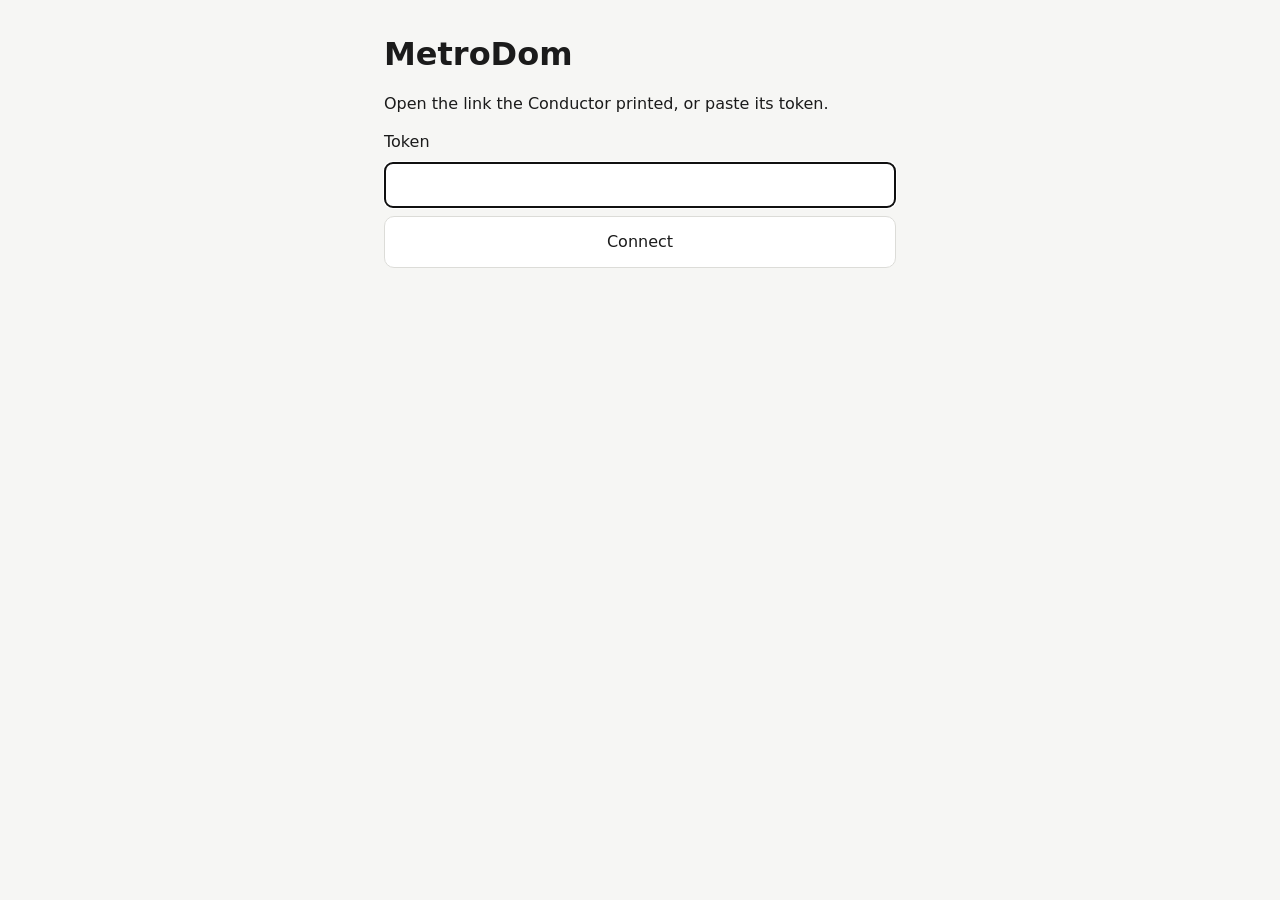
==== src/MetroDom.Conductor/Api/web/index.html @ 139c5756 "feat: phone web remote served by the Conductor (play --api)" ====
<!doctype html>
<html lang="en">
<head>
  <meta charset="utf-8">
  <meta name="viewport" content="width=device-width, initial-scale=1, viewport-fit=cover">
  <meta name="color-scheme" content="light dark">
  <meta name="referrer" content="no-referrer">
  <title>MetroDom</title>
  <link rel="stylesheet" href="app.css">
  <script src="app.js" defer></script>
</head>
<body>
  <main id="pair" hidden>
    <h1>MetroDom</h1>
    <p>Open the link the Conductor printed, or paste its token.</p>
    <form id="pair-form">
      <label for="token">Token</label>
      <input id="token" name="token" autocomplete="off" autocapitalize="off" spellcheck="false" required>
      <button type="submit">Connect</button>
    </form>
    <p id="pair-error" class="error" role="alert"></p>
  </main>

  <main id="band" hidden>
    <header>
      <span id="link" class="dot" title="Connection" aria-label="Connection"></span>
      <div class="title">
        <div id="song">–</div>
        <div id="status" class="muted">Connecting…</div>
      </div>
      <button id="forget" class="ghost" type="button" title="Forget this token on this device">Forget</button>
    </header>

    <section class="now" aria-live="polite">
      <div class="bar"><div id="progress"></div></div>
      <div class="row muted"><span id="time">0:00 / 0:00</span><span id="section"></span></div>
      <div class="tempo"><span id="bpm">–</span><span class="muted"> BPM</span> <span id="tempo-detail" class="muted"></span></div>
      <div id="following" class="muted"></div>
    </section>

    <section class="controls">
      <button id="startstop" type="button" class="primary">Start</button>
      <button id="next" type="button">Next</button>
      <button id="slower" type="button" aria-label="Slower">− Tempo</button>
      <button id="faster" type="button" aria-label="Faster">Tempo +</button>
      <button id="tap" type="button">Tap</button>
      <button id="vamp" type="button">Vamp</button>
      <button id="outro" type="button">Outro</button>
    </section>

    <button id="panic" type="button" class="panic">PANIC</button>

    <section>
      <h2>Setlist</h2>
      <ol id="setlist"></ol>
    </section>
    <section>
      <h2>Instruments</h2>
      <ul id="instruments"></ul>
    </section>
    <section>
      <h2>Messages</h2>
      <ul id="messages" class="muted"></ul>
    </section>
  </main>
</body>
</html>
---- src/MetroDom.Conductor/Api/web/app.css ----
:root {
  --bg: #f6f6f4;
  --fg: #1b1b1b;
  --muted: #6b6b6b;
  --card: #ffffff;
  --line: #dcdcd8;
  --accent: #1f6feb;
  --ok: #1a7f37;
  --warn: #bf8700;
  --panic: #d1242f;
  --panic-fg: #ffffff;
}

@media (prefers-color-scheme: dark) {
  :root {
    --bg: #111214;
    --fg: #ececec;
    --muted: #9a9a9a;
    --card: #1b1c1f;
    --line: #2e3035;
    --accent: #4c8dff;
    --ok: #3fb950;
    --warn: #d29922;
    --panic: #e5534b;
  }
}

* { box-sizing: border-box; }

html { -webkit-text-size-adjust: 100%; }

body {
  margin: 0;
  background: var(--bg);
  color: var(--fg);
  font: 16px/1.4 system-ui, -apple-system, "Segoe UI", Roboto, sans-serif;
}

main {
  max-width: 34rem;
  margin: 0 auto;
  padding: max(16px, env(safe-area-inset-top)) 16px max(24px, env(safe-area-inset-bottom));
}

h1 { margin: 1rem 0 .5rem; }
h2 { font-size: .8rem; letter-spacing: .06em; text-transform: uppercase; color: var(--muted); margin: 1.5rem 0 .5rem; }

.muted { color: var(--muted); }
.error { color: var(--panic); min-height: 1.4em; }

header { display: flex; align-items: center; gap: .75rem; }
.title { flex: 1; min-width: 0; }
#song { font-weight: 600; font-size: 1.15rem; overflow: hidden; text-overflow: ellipsis; white-space: nowrap; }

.dot { width: .8rem; height: .8rem; border-radius: 50%; background: var(--warn); flex: none; }
.dot.ok { background: var(--ok); }
.dot.down { background: var(--panic); }

.now { background: var(--card); border: 1px solid var(--line); border-radius: 12px; padding: 1rem; margin-top: 1rem; }
.bar { height: 6px; background: var(--line); border-radius: 3px; overflow: hidden; }
#progress { height: 100%; width: 0; background: var(--accent); transition: width .25s linear; }
.row { display: flex; justify-content: space-between; gap: 1rem; margin-top: .4rem; font-size: .9rem; }
.tempo { margin-top: .6rem; font-size: 1.1rem; }
#bpm { font-size: 2rem; font-weight: 700; font-variant-numeric: tabular-nums; }

.controls { display: grid; grid-template-columns: 1fr 1fr; gap: .6rem; margin-top: 1rem; }
.controls .primary { grid-column: 1 / -1; }

button {
  font: inherit;
  min-height: 3.25rem;
  padding: .6rem 1rem;
  border-radius: 10px;
  border: 1px solid var(--line);
  background: var(--card);
  color: var(--fg);
  touch-action: manipulation;
  cursor: pointer;
}
button:active { transform: scale(.98); }
button:disabled { opacity: .45; cursor: default; transform: none; }
button.primary { background: var(--accent); border-color: var(--accent); color: #fff; font-weight: 600; }
button.ghost { min-height: 2.25rem; padding: .3rem .7rem; font-size: .85rem; }

.panic {
  display: block;
  width: 100%;
  min-height: 5rem;
  margin-top: 1rem;
  background: var(--panic);
  border-color: var(--panic);
  color: var(--panic-fg);
  font-size: 1.6rem;
  font-weight: 800;
  letter-spacing: .1em;
}

ol, ul { margin: 0; padding-left: 1.4rem; }
li { padding: .2rem 0; overflow-wrap: anywhere; }
li.current { font-weight: 700; }
#instruments { list-style: none; padding: 0; }
#instruments li { display: flex; align-items: center; gap: .5rem; }

form { display: grid; gap: .5rem; }
input { font: inherit; padding: .7rem; border-radius: 8px; border: 1px solid var(--line); background: var(--card); color: var(--fg); }
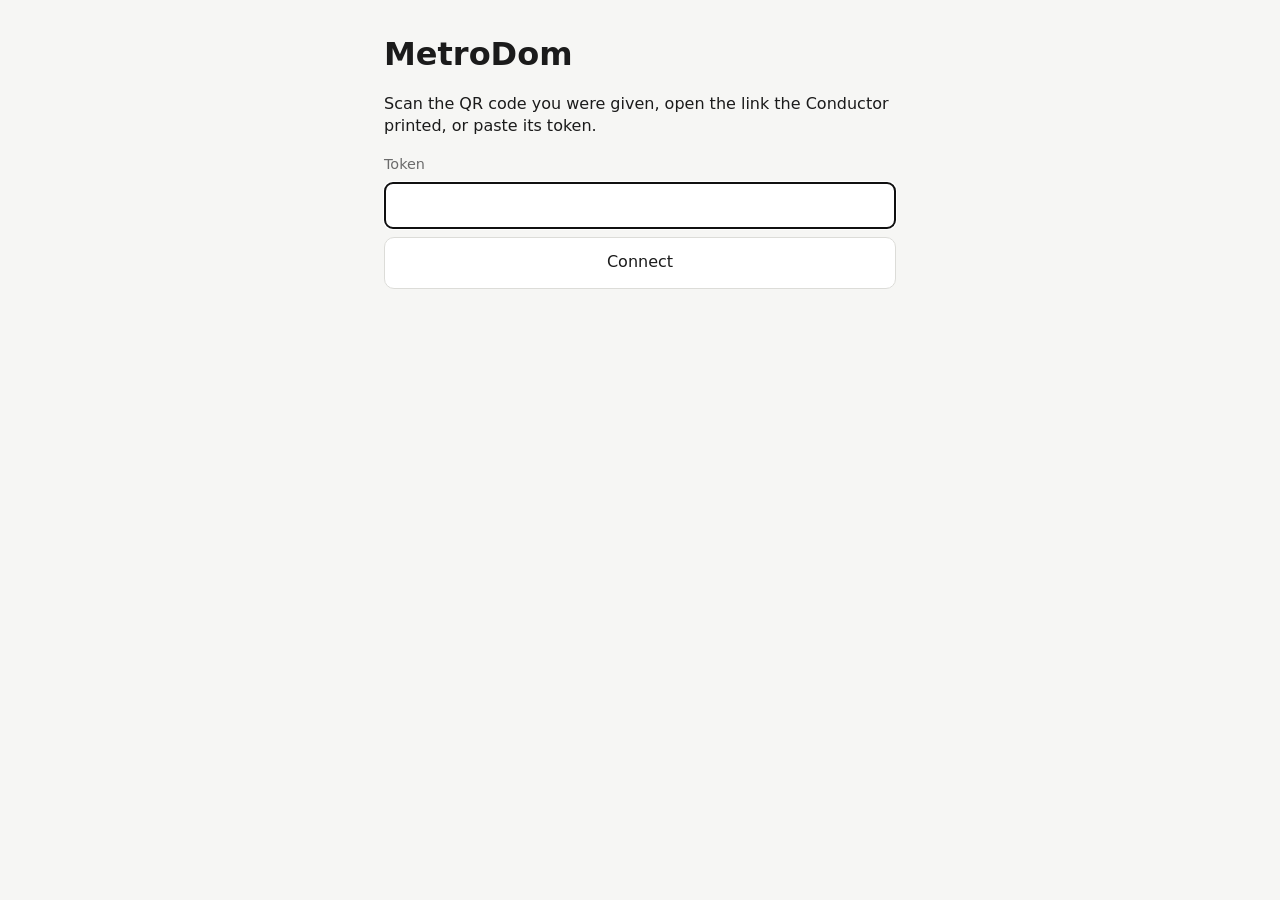
==== commit 7dc3159c: "feat: serve command with song library, editable queue, mDNS and installable remote" ====
--- a/src/MetroDom.Conductor/Api/web/index.html
+++ b/src/MetroDom.Conductor/Api/web/index.html
@@ -5,14 +5,20 @@
   <meta name="viewport" content="width=device-width, initial-scale=1, viewport-fit=cover">
   <meta name="color-scheme" content="light dark">
   <meta name="referrer" content="no-referrer">
+  <meta name="theme-color" content="#111214">
+  <meta name="apple-mobile-web-app-capable" content="yes">
+  <meta name="apple-mobile-web-app-title" content="MetroDom">
   <title>MetroDom</title>
+  <link rel="manifest" href="manifest.webmanifest">
+  <link rel="icon" href="icon.svg" type="image/svg+xml">
+  <link rel="apple-touch-icon" href="icon-192.png">
   <link rel="stylesheet" href="app.css">
   <script src="app.js" defer></script>
 </head>
 <body>
   <main id="pair" hidden>
     <h1>MetroDom</h1>
-    <p>Open the link the Conductor printed, or paste its token.</p>
+    <p>Scan the QR code you were given, open the link the Conductor printed, or paste its token.</p>
     <form id="pair-form">
       <label for="token">Token</label>
       <input id="token" name="token" autocomplete="off" autocapitalize="off" spellcheck="false" required>
@@ -27,6 +33,7 @@
       <div class="title">
         <div id="song">–</div>
         <div id="status" class="muted">Connecting…</div>
+        <div id="role" class="muted"></div>
       </div>
       <button id="forget" class="ghost" type="button" title="Forget this token on this device">Forget</button>
     </header>
@@ -39,21 +46,58 @@
     </section>
 
     <section class="controls">
-      <button id="startstop" type="button" class="primary">Start</button>
-      <button id="next" type="button">Next</button>
-      <button id="slower" type="button" aria-label="Slower">− Tempo</button>
-      <button id="faster" type="button" aria-label="Faster">Tempo +</button>
-      <button id="tap" type="button">Tap</button>
-      <button id="vamp" type="button">Vamp</button>
-      <button id="outro" type="button">Outro</button>
+      <button id="startstop" type="button" class="primary" data-grant="transport">Start</button>
+      <button id="next" type="button" data-grant="transport">Next</button>
+      <button id="slower" type="button" aria-label="Slower" data-grant="tempo">− Tempo</button>
+      <button id="faster" type="button" aria-label="Faster" data-grant="tempo">Tempo +</button>
+      <button id="tap" type="button" data-grant="tempo">Tap</button>
+      <button id="vamp" type="button" data-grant="sections">Vamp</button>
+      <button id="outro" type="button" data-grant="sections">Outro</button>
     </section>
 
-    <button id="panic" type="button" class="panic">PANIC</button>
+    <button id="panic" type="button" class="panic" data-grant="panic">PANIC</button>
 
     <section>
-      <h2>Setlist</h2>
-      <ol id="setlist"></ol>
+      <h2>Queue</h2>
+      <ol id="queue" class="queue"></ol>
+      <p id="queue-empty" class="muted" hidden>Nothing queued.</p>
     </section>
+
+    <section id="library-panel" data-grant="queue.edit" hidden>
+      <h2>Library</h2>
+      <div class="search">
+        <input id="library-filter" type="search" placeholder="Find a song" aria-label="Find a song" autocomplete="off">
+        <button id="library-refresh" type="button" class="ghost">Refresh</button>
+      </div>
+      <ul id="library" class="library"></ul>
+      <p id="library-empty" class="muted" hidden></p>
+    </section>
+
+    <section id="invite-panel" data-grant="tokens" hidden>
+      <h2>Invite</h2>
+      <form id="invite-form" class="invite">
+        <label>Who
+          <select id="invite-role">
+            <option value="guest">Guest</option>
+            <option value="operator">Operator</option>
+          </select>
+        </label>
+        <label>Name <input id="invite-label" maxlength="60" placeholder="Table 4, Sam…" autocomplete="off"></label>
+        <label>Hours <input id="invite-hours" type="number" min="0.5" step="0.5" inputmode="decimal" placeholder="policy maximum"></label>
+        <button type="submit">Make a QR code</button>
+      </form>
+      <div id="invite-result" class="invite-result" hidden>
+        <img id="invite-qr" alt="QR code to join">
+        <p id="invite-who" class="muted"></p>
+        <div class="row">
+          <button id="invite-copy" type="button" class="ghost">Copy link</button>
+          <button id="invite-share" type="button" class="ghost" hidden>Share</button>
+        </div>
+      </div>
+      <h3 class="muted">Handed out</h3>
+      <ul id="tokens" class="tokens"></ul>
+    </section>
+
     <section>
       <h2>Instruments</h2>
       <ul id="instruments"></ul>
--- a/src/MetroDom.Conductor/Api/web/app.css
+++ b/src/MetroDom.Conductor/Api/web/app.css
@@ -102,4 +102,26 @@
 #instruments li { display: flex; align-items: center; gap: .5rem; }
 
 form { display: grid; gap: .5rem; }
-input { font: inherit; padding: .7rem; border-radius: 8px; border: 1px solid var(--line); background: var(--card); color: var(--fg); }
+input, select { font: inherit; padding: .7rem; border-radius: 8px; border: 1px solid var(--line); background: var(--card); color: var(--fg); min-width: 0; }
+label { display: grid; gap: .25rem; font-size: .9rem; color: var(--muted); }
+h3 { font-size: .8rem; font-weight: 600; margin: 1rem 0 .4rem; }
+
+button.small { min-height: 2.5rem; min-width: 2.5rem; padding: .2rem .6rem; }
+
+.queue, .library, .tokens { list-style: none; padding: 0; }
+.queue { counter-reset: song; }
+.queue li, .library li, .tokens li { display: flex; align-items: center; gap: .5rem; border-bottom: 1px solid var(--line); padding: .35rem 0; }
+.queue li::before { counter-increment: song; content: counter(song) "."; color: var(--muted); min-width: 1.6rem; font-variant-numeric: tabular-nums; }
+.queue li.played { opacity: .5; }
+.song { flex: 1; min-width: 0; }
+.tools { display: flex; gap: .3rem; flex: none; }
+.library { max-height: 22rem; overflow-y: auto; }
+.search { display: flex; gap: .5rem; margin-bottom: .5rem; }
+.search input { flex: 1; }
+
+.invite { grid-template-columns: 1fr; }
+.invite-result { text-align: center; margin-top: 1rem; }
+.invite-result img { width: min(18rem, 100%); aspect-ratio: 1; background: #fff; border-radius: 8px; padding: .5rem; image-rendering: pixelated; }
+.invite-result .row { justify-content: center; }
+
+[hidden] { display: none !important; }
